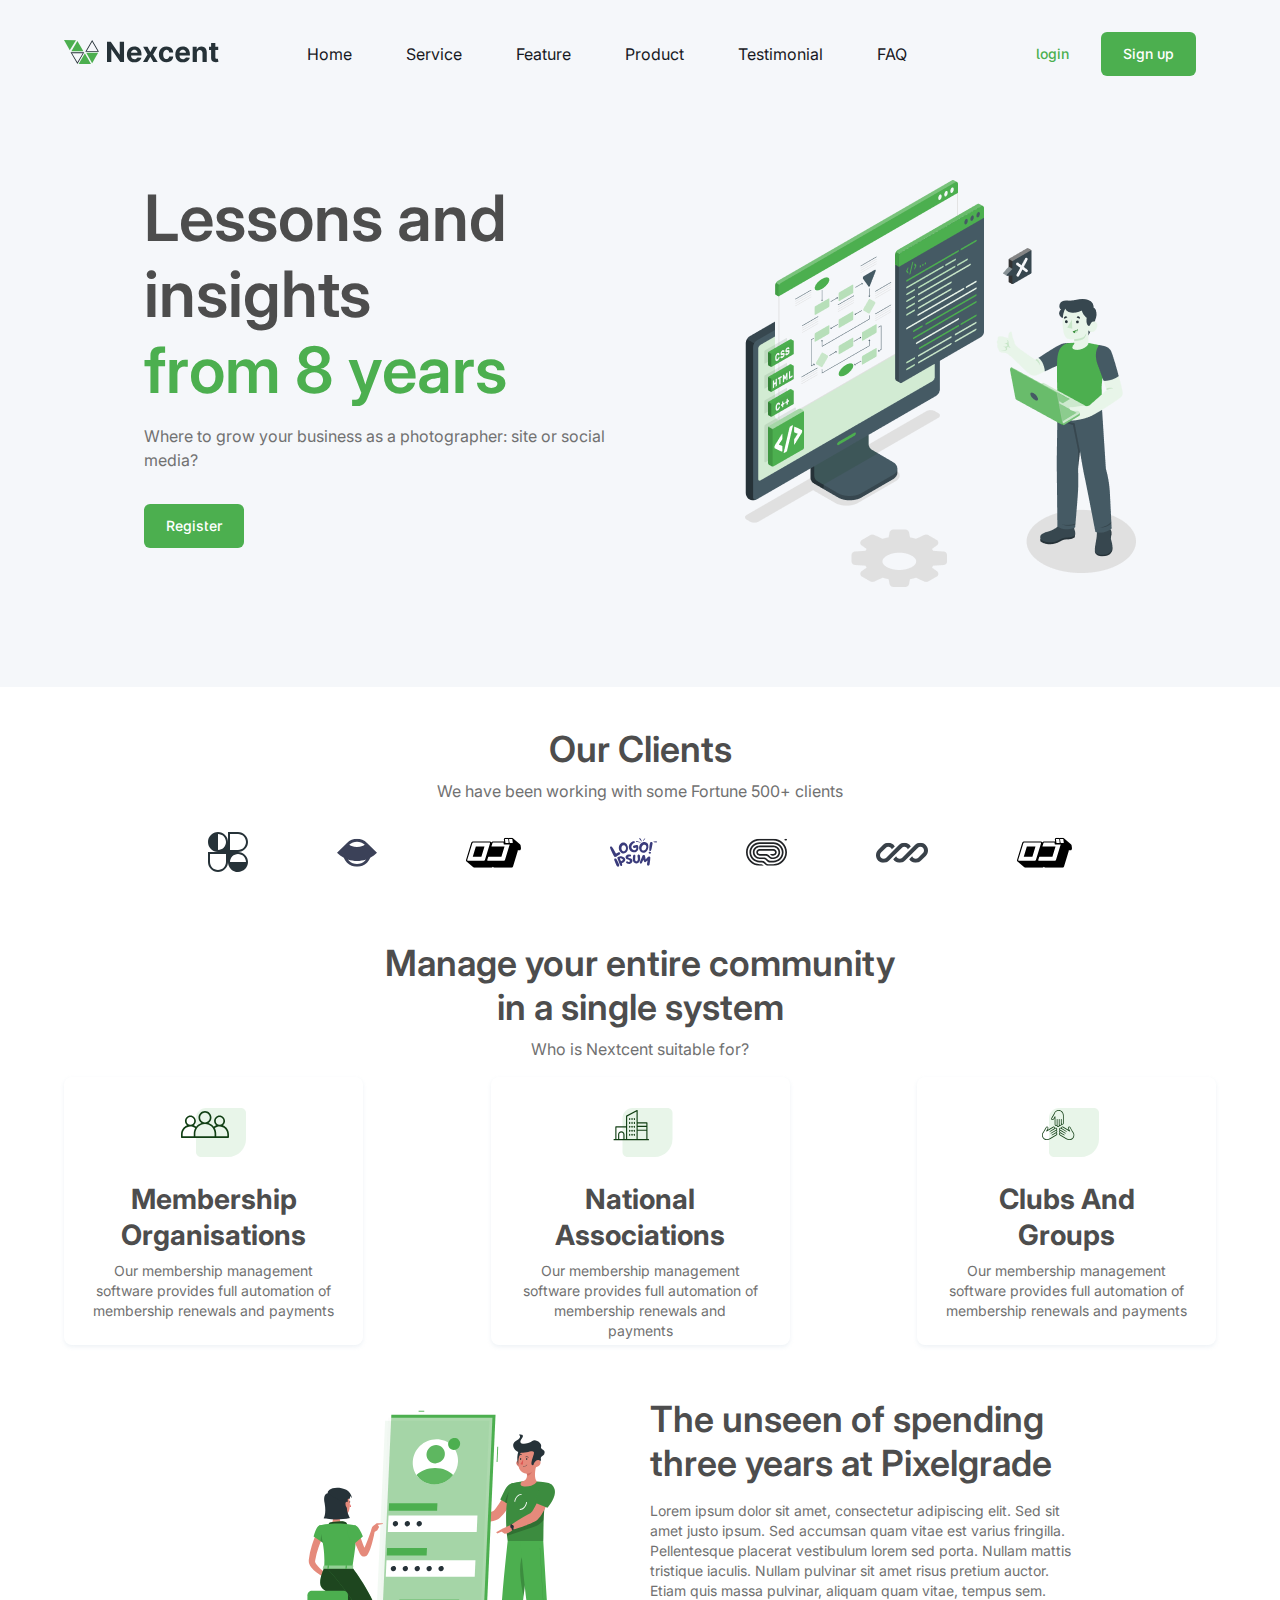
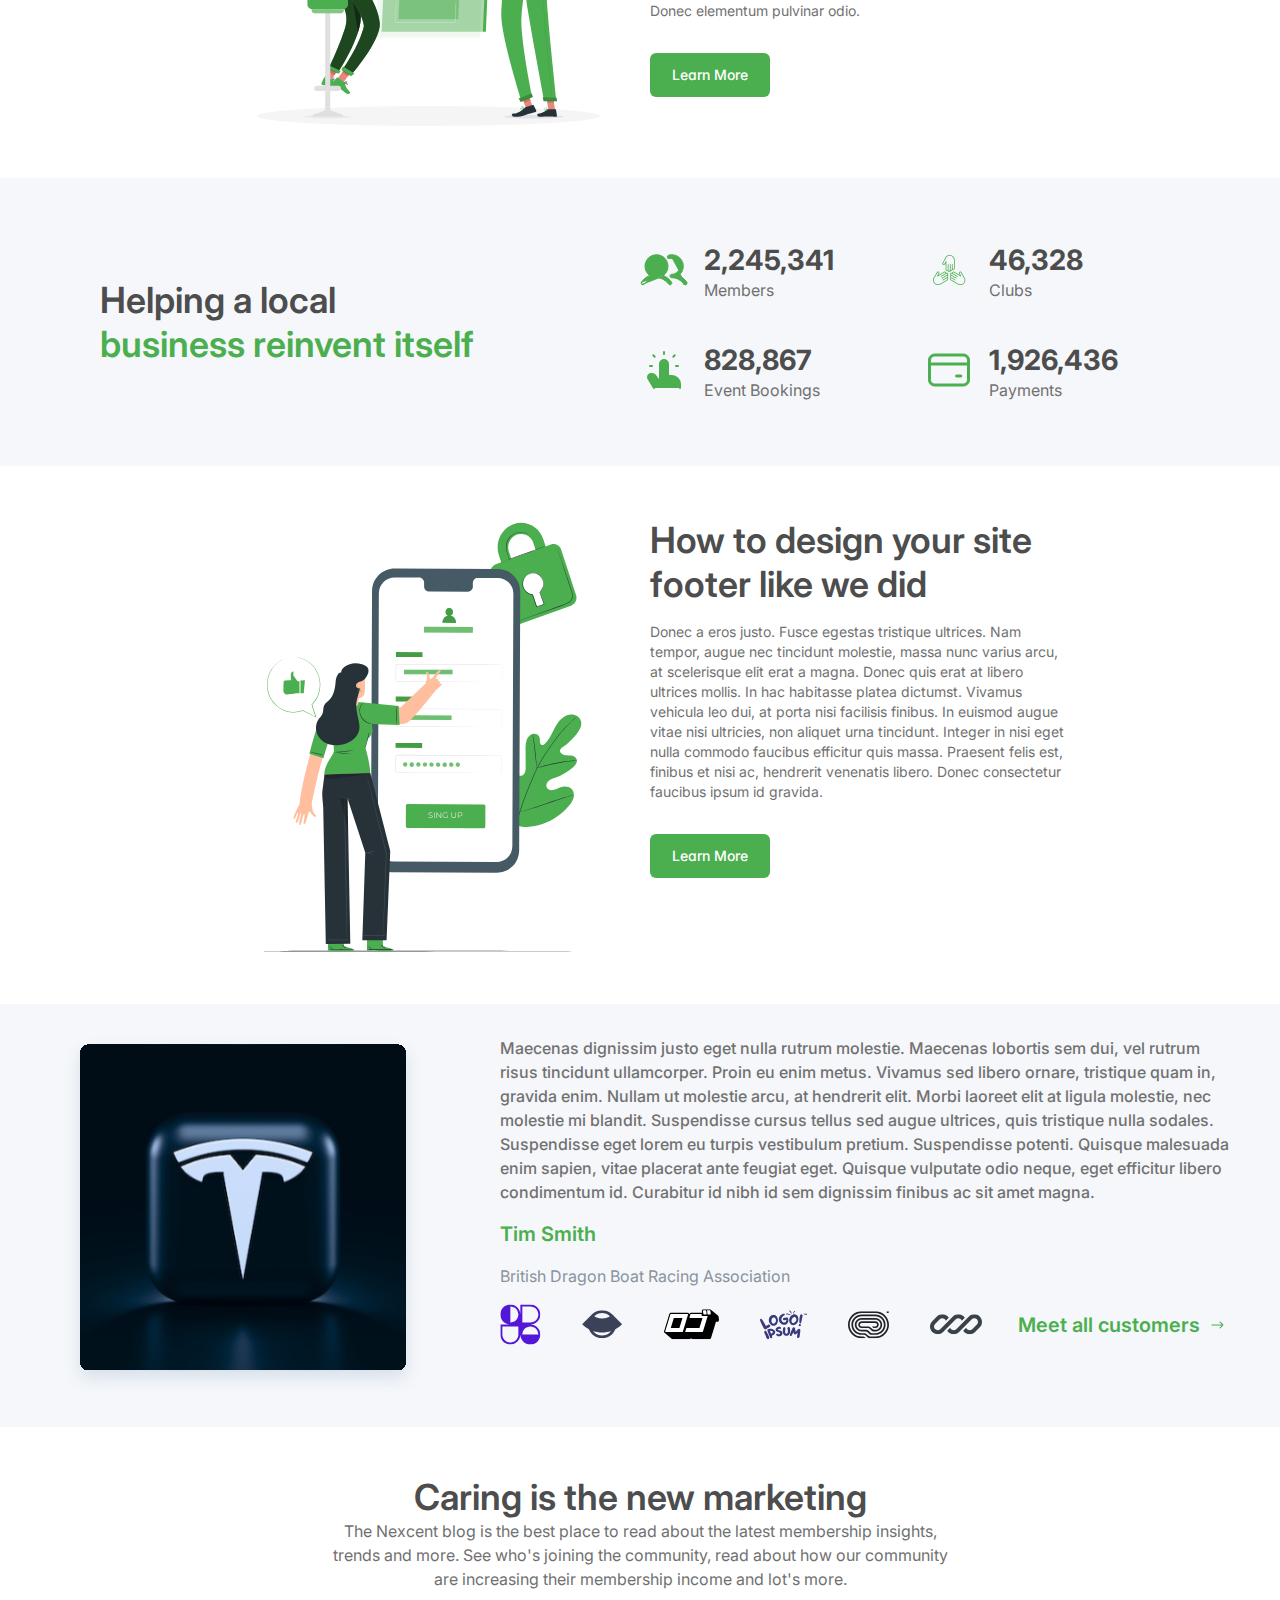
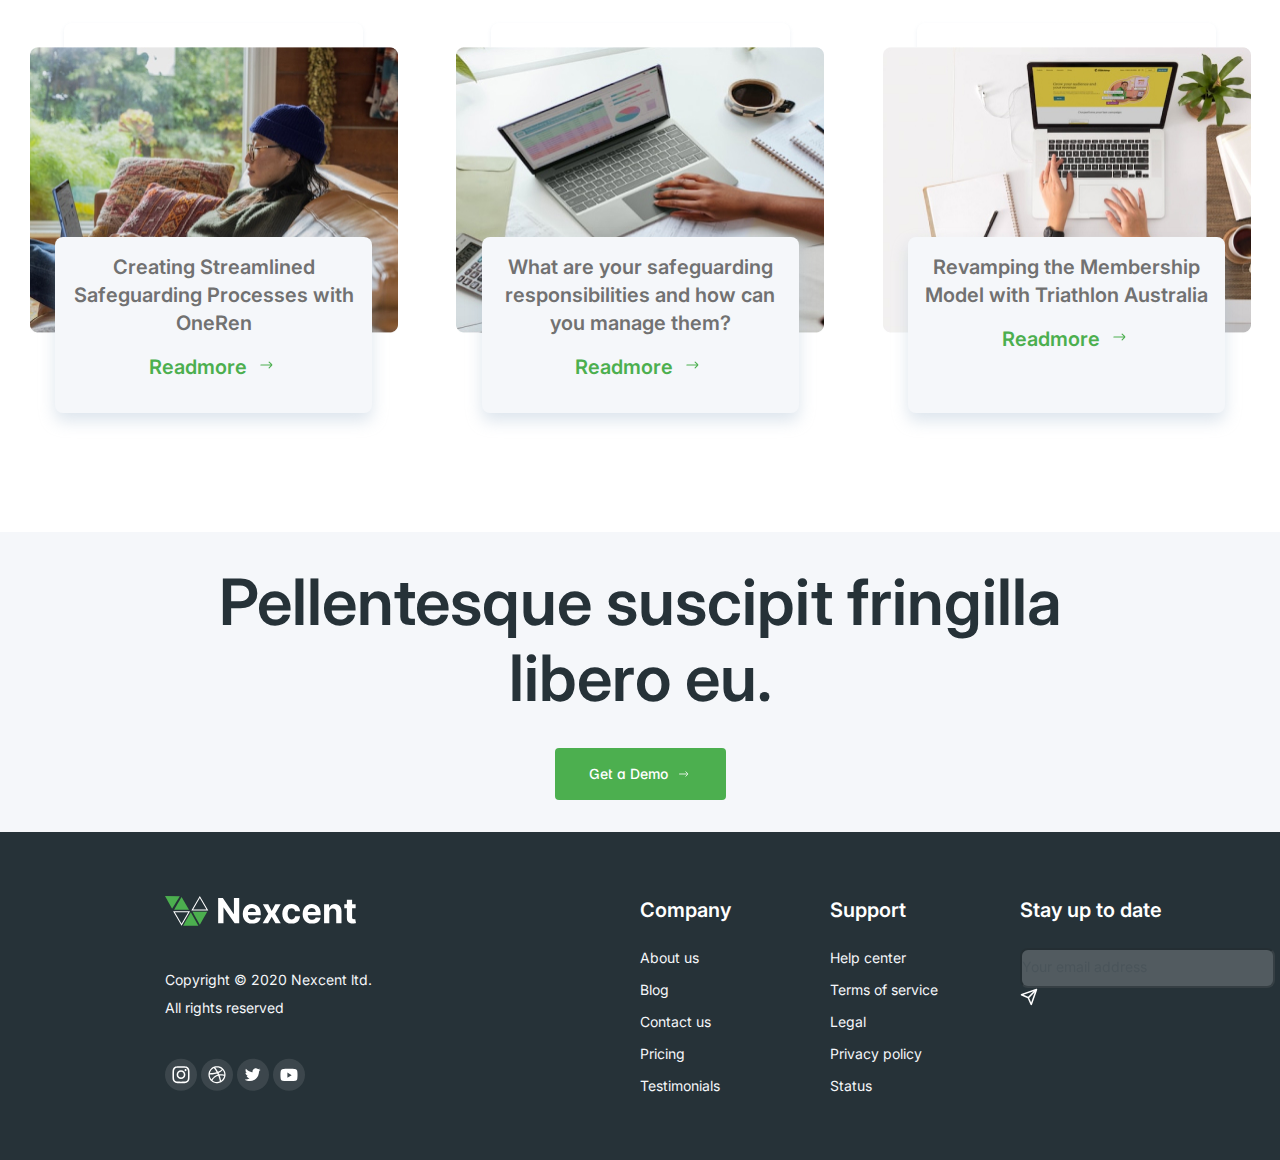
==== index.html @ 6196d646 "finish destop" ====
<!DOCTYPE html>
<html lang="ru">

<head>
    <meta charset="UTF-8">
    <meta name="viewport" content="width=device-width, initial-scale=1.0">
    <title>Nexcell</title>
    <link rel="stylesheet" href="./css/style.css">
    <link rel="preconnect" href="https://fonts.googleapis.com">
    <link rel="preconnect" href="https://fonts.gstatic.com" crossorigin>
    <link href="https://fonts.googleapis.com/css2?family=Inter:wght@100;200;300;400;500;600;700;800;900&display=swap"
        rel="stylesheet">
</head>

<body>
    <header id="header">
        <div class="conteiner">
            <div class="header">
                <a class="header__logo" href="">
                    <img src="./img/Logo.svg" alt="">
                </a>
                <nav class="header__navbar">
                    <a class="header__link" href="">Home</a>
                    <a class="header__link" href="">Service</a>
                    <a class="header__link" href="">Feature</a>
                    <a class="header__link" href="">Product</a>
                    <a class="header__link" href="">Testimonial</a>
                    <a class="header__link" href="">FAQ</a>
                </nav>
                <div class="header__buttons">
                    <button class="header__btn-login">login</button>
                    <button class="header__btn-sign">Sign up</button>
                </div>
            </div>
        </div>
    </header>
    <section id="hero">
        <div id="conteiner">
            <div class="section1">
                <h1 class="text1">Lessons and insights <p class="from8">from 8 years</p>
                </h1>
                <p class="textp">Where to grow your business as a photographer: site or social media?</p>
                <button class="section1__btn-registr">Register</button>
            </div>
            <div class="section__illustration">
                <img src="./img/Illustration.png" alt="">
            </div>
        </div>
    </section>
    <section id="client">
        <div class="conteiner">
            <div class="content">
                <div>
                    <h1 class="text">Our Clients</h1>
                    <h2 class="desc">We have been working with some Fortune 500+ clients</h2>
                </div>
                <div class="logos">
                    <img src="./img/clients/Logo1.svg" alt="">
                    <img src="./img/clients/Logo2.svg" alt="">
                    <img src="./img/clients/Logo3.svg" alt="">
                    <img src="./img/clients/Logo4.svg" alt="">
                    <img src="./img/clients/Logo5.svg" alt="">
                    <img src="./img/clients/Logo6.svg" alt="">
                    <img src="./img/clients/Logo7.svg" alt="">
                </div>
            </div>
        </div>
    </section>
    <section id="manager">
        <div class="content">
            <h1 class="text manag">Manage your entire community in a single system</h1>
            <h2 class="desc">Who is Nextcent suitable for?</h2>
        </div>
        <div class="content">
            <div class="box">
                <div class="row">
                    <img src="./img/boximg/Icon1.svg" alt="">
                    <h1 class="col">Membership Organisations</h1>
                    <h2 class="grid">Our membership management software provides full automation of membership renewals
                        and
                        payments</h2>
                </div>
                <div class="row">
                    <img src="./img/boximg/Icon2.svg" alt="">
                    <h1 class="col">National Associations</h1>
                    <h2 class="grid centr">Our membership management software provides full automation of membership
                        renewals and payments</h2>
                </div>
                <div class="row">
                    <img src="./img/boximg/Icon3.svg" alt="">
                    <h1 class="col">Clubs And Groups</h1>
                    <h2 class="grid">Our membership management software provides full automation of membership renewals
                        and
                        payments</h2>
                </div>
            </div>
        </div>
    </section>
    <section id="pixelgrade">
        <div class="pixelgrade">
            <div class="img">
                <img src="./img/rafiki.svg" alt="">
            </div>
            <div class="textblock">
                <h1 class="text4">The unseen of spending three years at Pixelgrade</h1>
                <p class="text4p">Lorem ipsum dolor sit amet, consectetur adipiscing elit. Sed sit amet justo ipsum. Sed
                    accumsan quam vitae est varius fringilla. Pellentesque placerat vestibulum lorem sed porta. Nullam
                    mattis tristique iaculis. Nullam pulvinar sit amet risus pretium auctor. Etiam quis massa pulvinar,
                    aliquam quam vitae, tempus sem. Donec elementum pulvinar odio.</p>
                <button class="section4__btn-registr">Learn More</button>
            </div>
        </div>
    </section>
    <section id="helping">
        <div class="helping">
            <div class="helping_block">
                <h1 class="helping_text">Helping a local <p class="helping_textgreen">business reinvent itself</p>
            </div>
            <div class="helping_logo">
                <div class="helping_logo_row row_up">
                    <div class="helping_conteyner">
                        <div class="helping_logo_item">
                            <img class="helping_logo_img" src="img/helping/Icon1.svg" alt="">
                        </div>
                        <div class="helping_logo_text">
                            <h1 class="helping_logo_text_number">2,245,341</h1>
                            <h2 class="helping_logo_text_name">Members</h2>
                        </div>
                    </div>
                    <div class="helping_conteyner">
                        <div class="helping_logo_item">
                            <img class="helping_logo_img" src="img/helping/Icon2.png" alt="">
                        </div>
                        <div class="helping_logo_text">
                            <h1 class="helping_logo_text_number">46,328</h1>
                            <h2 class="helping_logo_text_name">Clubs</h2>
                        </div>
                    </div>
                </div>
                <div class="helping_logo_row">
                    <div class="helping_conteyner">
                        <div class="helping_logo_item">
                            <img class="helping_logo_img" src="img/helping/Icon3.svg" alt="">
                        </div>
                        <div class="helping_logo_text">
                            <h1 class="helping_logo_text_number">828,867</h1>
                            <h2 class="helping_logo_text_name">Event Bookings</h2>
                        </div>
                    </div>
                    <div class="helping_conteyner">
                        <div class="helping_logo_item">
                            <img class="helping_logo_img" src="img/helping/Icon4.svg" alt="">
                        </div>
                        <div class="helping_logo_text">
                            <h1 class="helping_logo_text_number">1,926,436</h1>
                            <h2 class="helping_logo_text_name">Payments</h2>
                        </div>
                    </div>
                </div>
            </div>
        </div>
    </section>
    <section id="pixelgrade">
        <div class="pixelgrade">
            <div class="img">
                <img src="./img/pana.svg" alt="">
            </div>
            <div class="textblock">
                <h1 class="text4">How to design your site footer like we did</h1>
                <p class="text4p">Donec a eros justo. Fusce egestas tristique ultrices. Nam tempor, augue nec tincidunt
                    molestie, massa nunc varius arcu, at scelerisque elit erat a magna. Donec quis erat at libero
                    ultrices mollis. In hac habitasse platea dictumst. Vivamus vehicula leo dui, at porta nisi facilisis
                    finibus. In euismod augue vitae nisi ultricies, non aliquet urna tincidunt. Integer in nisi eget
                    nulla commodo faucibus efficitur quis massa. Praesent felis est, finibus et nisi ac, hendrerit
                    venenatis libero. Donec consectetur faucibus ipsum id gravida.</p>
                <button class="section4__btn-registr">Learn More</button>
            </div>
        </div>
    </section>
    <section id="timsmith">
        <div class="timsmith">
            <img src="./img/timsmith/imgg.svg" alt="">
            <div class="timsmith_block">
                <p class="timsmith_text1">
                    Maecenas dignissim justo eget nulla rutrum molestie. Maecenas lobortis sem dui, vel rutrum risus
                    tincidunt ullamcorper. Proin eu enim metus. Vivamus sed libero ornare, tristique quam in, gravida
                    enim. Nullam ut molestie arcu, at hendrerit elit. Morbi laoreet elit at ligula molestie, nec
                    molestie mi blandit. Suspendisse cursus tellus sed augue ultrices, quis tristique nulla sodales.
                    Suspendisse eget lorem eu turpis vestibulum pretium. Suspendisse potenti. Quisque malesuada enim
                    sapien, vitae placerat ante feugiat eget. Quisque vulputate odio neque, eget efficitur libero
                    condimentum id. Curabitur id nibh id sem dignissim finibus ac sit amet magna.
                </p>
                <h1 class="timsmith_text2">Tim Smith</h1>
                <p class="timsmith_text3">British Dragon Boat Racing Association</p>
                <div class="timsmith_block_logo">
                    <img class="timsmith_logo" src="./img/timsmith/Logo1.svg" alt="">
                    <img class="timsmith_logo" src="./img/timsmith/Logo2.svg" alt="">
                    <img class="timsmith_logo" src="./img/timsmith/Logo3.svg" alt="">
                    <img class="timsmith_logo" src="./img/timsmith/Logo4.svg" alt="">
                    <img class="timsmith_logo" src="./img/timsmith/Logo5.svg" alt="">
                    <img class="timsmith_logo4" src="./img/timsmith/Logo6.svg" alt="">
                    <p class="timsmith_meet">Meet all customers</p>
                    <img class="timsmith_logor" src="./img/timsmith/Right.svg" alt="">

                </div>
            </div>
        </div>
    </section>
    <section id="caring">
        <div class="caring">
            <div class="caring_text">
                <h1 class="caring_text_title">Caring is the new marketing</h1>
                <p class="caring_text_p">The Nexcent blog is the best place to read about the latest membership
                    insights, trends and more. See who's joining the community, read about how our community are
                    increasing their membership income and lot's more.
                </p>
            </div>
        </div>
        <div class="caring_box">
            <div class="row">
                <img class="caring_img" src="./img/caring/caring_img1.jpg" alt="">
                <div class="caring_content">
                    <div class="caring_text_title">
                        <p class="caring_text_dicrip">Creating Streamlined Safeguarding Processes with OneRen</p>
                    </div>
                    <div class="caring_box_text">
                        <p class="caring_text_icon">Readmore</p>
                        <img class="caring_right" src="./img/timsmith/Right.svg" alt="">
                    </div>
                </div>
            </div>
            <div class="row">
                <img class="caring_img" src="./img/caring/caring_img2.jpg" alt="">
                <div class="caring_content">
                    <div class="caring_text_title">
                        <p class="caring_text_dicrip">What are your safeguarding responsibilities and how can you manage
                            them?</p>
                    </div>
                    <div class="caring_box_text">
                        <p class="caring_text_icon">Readmore</p>
                        <img class="caring_right" src="./img/timsmith/Right.svg" alt="">
                    </div>
                </div>
            </div>
            <div class="row">
                <img class="caring_img" src="./img/caring/caring_img3.jpg" alt="">
                <div class="caring_content">
                    <div class="caring_text_title">
                        <p class="caring_text_dicrip">Revamping the Membership Model with Triathlon Australia</p>
                    </div>
                    <div class="caring_box_text">
                        <p class="caring_text_icon">Readmore</p>
                        <img class="caring_right" src="./img/timsmith/Right.svg" alt="">
                    </div>
                </div>
            </div>
        </div>
    </section>
    <section id="pellen">
        <h1 class="pellen_text">Pellentesque suscipit fringilla libero eu.</h1>
        <button class="header__btn-sign pellen__btn-demo">Get a Demo <img class="pellen_right"
                src="./img/caring/Down.svg" alt="">
        </button>
    </section>
    <footer id="footer">
        <div class="footer">
            <div class="footer_block1">
                <a class="footer__logo" href="">
                    <img src="./img/footer/footer_logo.svg" alt="">
                </a>
                <div>
                    <p class="footer__text">Copyright © 2020 Nexcent ltd.</p>
                    <p class="footer__text1">All rights reserved</p>
                </div>
                <div class="footer_icon">
                    <a href=""><img src="./img/footer/icon/Social Icons1.svg" alt=""></a>
                    <a href=""><img src="./img/footer/icon/Social Icons2.svg" alt=""></a>
                    <a href=""><img src="./img/footer/icon/Social Icons3.svg" alt=""></a>
                    <a href=""><img src="./img/footer/icon/Social Icons4.svg" alt=""></a>
                </div>
            </div>
            <div class="footer_content">
                <div class="footer_content_company">
                    <h1 class="footer_content_company_name">Company</h1>
                    <nav class="footer_nav">
                        <a class="footer_nav_link" href="">About us</a>
                        <a class="footer_nav_link" href="">Blog</a>
                        <a class="footer_nav_link" href="">Contact us</a>
                        <a class="footer_nav_link" href="">Pricing</a>
                        <a class="footer_nav_link" href="">Testimonials</a>
                    </nav>
                </div>
                <div class="footer_content_company">
                    <h1 class="footer_content_company_name">Support</h1>
                    <nav class="footer_nav">
                        <a class="footer_nav_link" href="">Help center</a>
                        <a class="footer_nav_link" href="">Terms of service</a>
                        <a class="footer_nav_link" href="">Legal</a>
                        <a class="footer_nav_link" href="">Privacy policy</a>
                        <a class="footer_nav_link" href="">Status</a>
                    </nav>
                </div>
                <div class="footer_content_company">
                    <h1 class="footer_content_company_name">Stay up to date</h1>
                    <form class="footer_content_form">
                        <input class="footer_content_input" type="text" placeholder="Your email address">
                        <img src="./img/footer/icon/sendtg.svg" alt="">
                    </form>

                </div>
            </div>
        </div>
    </footer>
</body>

</html>
---- css/style.css ----
* {
    margin: 0;
    padding: 0;
    box-sizing: border-box;
}

a {
    text-decoration: none;
}

button {
    border: none;
    background: transparent;
}

#header {
    height: 84px;
    flex-shrink: 0;
    background: #F5F7FA;
    padding-top: 22px;
}

.conteiner {
    max-width: 1152px;
    margin: 0 auto;
}

@media (max-wight: 1152px) {
    .conteiner {
        max-width: 970px;
    }
}
@media (max-wight: 992px) {
    .conteiner {
        max-width: 750px;
    }
}
@media (max-wight: 767px) {
    .conteiner {
        max-width: n;
    }
}

.header {
    display: flex;
    justify-content: space-between;
    align-items: center;
}

.header__link {
    font-family: Inter;
    font-size: 16px;
    font-weight: 400;
    line-height: 24px;
    color: #18191F;
    margin-left: 25px;
    margin-right: 25px;
    transition: all .2s linear;
    position: relative;
}

.header__link:hover {
    color: #4CAF4F;
    transition: all .2s linear;
}

.header__link::before {
    position: absolute;
    bottom: 8px;
    content: '';
    opacity: 0;
    width: 100%;
    height: 2px;
    background: #4CAF4F;
    transition: all .2s linear;
}

.header__link::after {
    position: absolute;
    top: 8px;
    left: 0;
    content: '';
    opacity: 0;
    width: 100%;
    height: 2px;
    background: #4CAF4F;
    transition: all .2s linear;
}

.header__link:hover::before {
    opacity: 1;
    bottom: -5px;
    transition: all .2s linear;
}

.header__link:hover::after {
    opacity: 1;
    top: -5px;
    transition: all .2s linear;
}

.header__logo {
    animation: anime 7s linear infinite
}


@keyframes anime {
    0% {
        opacity: .5;
    }

    50% {
        opacity: 1;
    }

    100% {
        opacity: .5;
    }
}

.header__buttons {
    display: flex;
    padding: 10px 20px;
    align-items: center;
    gap: 10px;
}

.header__btn-login {
    color: #4CAF4F;
    text-align: center;
    font-feature-settings: 'salt' on, 'clig' off, 'liga' off;
    font-family: Inter;
    font-size: 14px;
    font-weight: 500;
    line-height: 20px;
    padding: 10px 20px;
    border: 2px solid transparent;
    transition: all .2s linear;
    border-radius: 6px;
}

.header__btn-login:hover {
    border: 2px solid #4CAF4F;
    transition: all .2s linear;

}

.header__btn-sign {
    color: #FFF;
    text-align: center;
    font-feature-settings: 'salt' on, 'clig' off, 'liga' off;
    font-family: Inter;
    font-size: 14px;
    font-style: normal;
    font-weight: 500;
    line-height: 20px;
    background: #4caf4f;
    padding: 10px 20px;
    border: 2px solid transparent;
    transition: all .2s linear;
    border-radius: 6px;
}

.header__btn-sign:hover {
    border: 2px solid #4CAF4F;
    transition: all .2s linear;
    background: transparent;
    color: #4CAF4F;

}

#hero {
    background: #F5F7FA;
    display: flex;
    padding: 96px 144px;
    align-items: center;
    gap: 104px;
    align-self: stretch;
}

#conteiner {
    max-width: 1152px;
    margin: 0 auto;
}

.section1 {
    display: flex;
    flex-direction: column;
    align-items: flex-start;
    flex: 1 0 0;

}

.text1 {
    align-self: stretch;
    color: #4D4D4D;
    font-family: Inter;
    font-size: 64px;
    font-style: normal;
    font-weight: 600;
    line-height: 76px;  
    animation: text1 1s linear;

}

@keyframes text1 {
    from {
        transform: translateX(-600px);
    }

    to {
        transform: translateX(0);
    }
}

.from8 {
    color: #4CAF4F;
    font-family: Inter;
    font-size: 64px;
    font-style: normal;
    font-weight: 600;
    line-height: 76px;

}

.textp {
    align-self: stretch;
    color: #717171;
    font-family: Inter;
    font-size: 16px;
    font-style: normal;
    font-weight: 400;
    line-height: 24px;
    margin-top: 16px;
    animation: textp 1.5s linear;
}

@keyframes textp {
    from {
        transform: translateX(-600px);
    }

    to {
        transform: translateX(0);
    }
}

.section1__btn-registr {
    color: var(--default-white, #FFF);
    text-align: center;
    font-feature-settings: 'salt' on, 'clig' off, 'liga' off;
    font-family: Inter;
    font-size: 14px;
    font-style: normal;
    font-weight: 500;
    line-height: 20px;
    background: #4caf4f;
    padding: 10px 20px;
    border: 2px solid transparent;
    transition: all .2s linear;
    border-radius: 6px;
    margin-top: 32px;
    animation: section1__btn-registr 2s linear;

}

@keyframes section1__btn-registr {
    from {
        transform: translateX(-600px);
    }

    to {
        transform: translateX(0);
    }
}

.section1__btn-registr:hover {
    border: 2px solid #4CAF4F;
    transition: all .2s linear;
    background: transparent;
    color: #4CAF4F;

}

.section1 {
    display: inline-block;
}

#conteiner {
    max-width: 1152px;
    display: flex;
    justify-content: space-between;
}

.section__illustration {
    margin-left: 100px;
    animation: section__illustration 2s linear;
} 

@keyframes section__illustration {
    from {
        transform: scale(0);
    }

    to {
        transform: scale(1);
    }
}

#client {
    display: block;
}

.conteiner {
    max-width: 1152px;
    margin: 0 auto;
}

.content {
    display: flex;
    padding: 0px 144px;
    flex-direction: column;
    align-items: center;
}

.text {
    color: #4D4D4D;
    text-align: center;
    font-family: Inter;
    font-size: 36px;
    font-style: normal;
    font-weight: 600;
    line-height: 44px;
    margin-top: 40px;
}

.desc {
    color: #717171;
    text-align: center;
    font-family: Inter;
    font-size: 16px;
    font-style: normal;
    font-weight: 400;
    line-height: 24px;
    margin-top: 8px;
}

.logos {
    display: flex;
    height: 98px;
    justify-content: space-between;
    align-items: center;
    align-self: stretch;
    margin-bottom: 40px;
}

.manag {
    width: 542px;
    margin-top: 0;
}

.box {
    display: flex;
    width: 1440px;
    padding: 0px 144px;
    justify-content: space-between;
    align-items: center;
}

.row {
    display: flex;
    width: 299px;
    padding: 24px 32px;
    flex-direction: column;
    align-items: center;
    gap: 8px;
    flex-shrink: 0;
    border: 2px solid FFF;
    border-radius: 8px;
    background: var(--neutral-white, #FFF);
    box-shadow: 0px 2px 4px 0px rgba(171, 190, 209, 0.20);
    margin-top: 16px;
}

.col {
    color: #4D4D4D;
    text-align: center;
    font-family: Inter;
    font-size: 28px;
    font-style: normal;
    font-weight: 700;
    line-height: 36px;
    margin-top: 16px;
}

.grid {
    color: #717171;
    width: 251px;
    height: 60px;
    text-align: center;
    font-family: Inter;
    font-size: 14px;
    font-style: normal;
    font-weight: 400;
    line-height: 20px;
}

.centr {
    width: 240px;
}

#pixelgrade {
    margin-top: 52px;
}

.pixelgrade {
    max-width: 1152px;
    display: flex;
    justify-content: space-between;
    padding: 0px 144px;
    margin: 0 auto;
    margin-bottom: 48px;
    
}

.textblock {
    width: 601px;
}

.text4 {
    color: #4D4D4D;
    font-family: Inter;
    font-size: 36px;
    font-style: normal;
    font-weight: 600;
    line-height: 44px;
}

.text4p {
    color: #717171;
    font-family: Inter;
    font-size: 14px;
    font-style: normal;
    font-weight: 400;
    line-height: 20px;
    margin-top: 16px;
}

.section4__btn-registr {
    color: #FFF;
    text-align: center;
    font-feature-settings: 'salt' on, 'clig' off, 'liga' off;
    font-family: Inter;
    font-size: 14px;
    font-style: normal;
    font-weight: 500;
    line-height: 20px;
    background: #4caf4f;
    padding: 10px 20px;
    border: 2px solid transparent;
    transition: all .2s linear;
    border-radius: 6px;
    margin-top: 32px;
}

.section4__btn-registr:hover {
    border: 2px solid #4CAF4F;
    transition: all .2s linear;
    background: transparent;
    color: #4CAF4F;

}

#helping {
    display: flex;
    justify-content: center;
    padding: 64px 144px;
    background:#F5F7FA;
    margin: 0 auto;
}

.helping {
    display: flex;
    justify-content: space-between;
    align-items: center;
    max-width: 1152px;
}

.helping_block {
    display: flex;
    width: 540px;
    flex-direction: column;
    align-items: flex-start;
    gap: 8px;
    flex-shrink: 0;
}

.helping_text {
    color: #4D4D4D;
    font-family: Inter;
    font-size: 36px;
    font-style: normal;
    font-weight: 600;
    line-height: 44px;
}

.helping_textgreen {
    color: #4CAF4F;
    font-family: Inter;
    font-size: 36px;
    font-style: normal;
    font-weight: 600;
    line-height: 44px;
}

.helping_logo {
    display: flex;
    flex-direction: column;
    align-items: center;
}

.helping_logo_row {
    width: 540px;
    display: flex;
    align-items: center;
    justify-content: space-between;
}

.row_up {
    margin-bottom: 40px;
}

.helping_conteyner {
    display: flex;
    align-items: center;

}

.helping_logo_img {
    width: 48px;
    height: 48px;
    margin-right: 16px;
}

.helping_logo_text_number {
    width: 191px;
    color: #4D4D4D;
    font-family: Inter;
    font-size: 28px;
    font-style: normal;
    font-weight: 700;
    line-height: 36px;
}

.helping_logo_text_name {
    color: #717171;
    font-family: Inter;
    font-size: 16px;
    font-style: normal;
    font-weight: 400;
    line-height: 24px;
}

#timsmith {
    background: #F5F7FA;
    display: flex;
    justify-content: center;
}

.timsmith {
    display: flex;
    max-width: 1152px;
    padding: 32px 0;
    align-items: center;
    gap: 78px;
}

.timsmith_block {
    display: flex;
    flex-direction: column;
    align-items: flex-start;
    gap: 16px;
    align-self: stretch;
}

.timsmith_text1 {
    color: #717171;
    font-family: Inter;
    font-size: 16px;
    font-style: normal;
    font-weight: 500;
    line-height: 24px;
}

.timsmith_text2 {
    color: #4CAF4F;
    font-family: Inter;
    font-size: 20px;
    font-style: normal;
    font-weight: 600;
    line-height: 28px;
}

.timsmith_text3 {
    color: #89939E;
    font-family: Inter;
    font-size: 16px;
    font-style: normal;
    font-weight: 400;
    line-height: 24px;
}

.timsmith_block_logo {
    display: flex;
    align-items: center;
}

.timsmith_logo {
    padding-right: 41px;
}

.timsmith_logo4 {
    padding-right: 36px;
}

.timsmith_logor {
    display: flex;
    width: 24px;
    height: 24px;
    padding: 8px 5px 8px 4.414px;
    justify-content: center;
    align-items: center;
}

.timsmith_meet {
    color: #4CAF4F;
    font-family: Inter;
    font-size: 20px;
    font-style: normal;
    font-weight: 600;
    line-height: 28px;
    width: 188px;
}

#caring {
    display: flex;
    flex-direction: column;
    align-items: center;
    gap: 16px;
    position: relative;
}

.caring_text {
    display: flex;
    width: 1110px;
    flex-direction: column;
    align-items: center;
    padding-top: 48px;
}

.caring_text_title {
    color: #4D4D4D;
    text-align: center;
    font-family: Inter;
    font-size: 36px;
    font-style: normal;
    font-weight: 600;
    line-height: 44px;
}

.caring_text_p {
    width: 628px;
    color: var(--neutral-grey, #717171);
    text-align: center;
    font-family: Inter;
    font-size: 16px;
    font-style: normal;
    font-weight: 400;
    line-height: 24px;
}

.caring_content {
    width: 317px;
    height: 176px;
    display: flex;
    padding: 16px;
    flex-direction: column;
    align-items: center;
    gap: 16px;
    border-radius: 8px;
    background: var(--neutral-silver, #F5F7FA);
    box-shadow: 0px 8px 16px 0px rgba(171, 190, 209, 0.40);
    position: absolute;
    top: 410px;
    transition: all .4s ease;

}

.caring_content:hover {
    /* transform: translateY(-30px); */
    margin-top: -40px;
    transition: all .4s ease;
}

.caring_text_dicrip {
    color: var(--neutral-grey, #717171);
    text-align: center;
    font-family: Inter;
    font-size: 20px;
    font-style: normal;
    font-weight: 600;
    line-height: 28px;
}

.caring_box {
    display: flex;
    width: 1440px;
    padding: 0px 144px;
    justify-content: space-between;
    align-items: center;
}

.caring_img {
    width: 368px;
    height: 286px;
}

.caring_text_icon {
    color: #4CAF4F;
    font-family: Inter;
    font-size: 20px;
    font-style: normal;
    font-weight: 600;
    line-height: 28px;
}

.caring_right {
    display: flex;
    width: 24px;
    height: 24px;
    margin-left: 8px;
    padding: 8px 5px 8px 4.414px;
    justify-content: center;
    align-items: center;
}

.caring_box_text {
    display: flex;
    justify-content: center;
}

#pellen {
    display: flex;
    padding: 32px 0px;
    flex-direction: column;
    align-items: center;
    gap: 32px;
    background: var(--neutral-silver, #F5F7FA);
    margin-top: 174.6px;
}

.pellen_text {
    width: 887px;
    color: #263238;
    text-align: center;
    font-family: Inter;
    font-size: 64px;
    font-style: normal;
    font-weight: 600;
    line-height: 76px;
}

.pellen_right {
    width: 16px;
    height: 16px;
    padding: 5px 2.5px 5px 2.06px;
}


.pellen__btn-demo {
    display: flex;
    padding: 14px 32px;
    justify-content: center;
    align-items: center;
    gap: 8px;
    border-radius: 4px;
    background: var(--brand-primary, #4CAF4F);
}

#footer {
    display: flex;
    padding: 64px 165px;
    align-items: flex-start;
    gap: 125px;
    background: #263238;
}

.footer {
    max-width: 1152px;
    display: flex;
    align-items: flex-start;
    gap: 125px;
    margin: 0 auto;
}


.footer_block1 {
    display: flex;
    flex-direction: column;
    align-items: flex-start;
    gap: 40px;
}

.footer__text {
    width: 350px;
    color: var(--neutral-silver, #F5F7FA);
    font-family: Inter;
    font-size: 14px;
    font-style: normal;
    font-weight: 400;
    line-height: 20px;
}

.footer__text1 {
    width: 350px;
    color: var(--neutral-silver, #F5F7FA);
    font-family: Inter;
    font-size: 14px;
    font-style: normal;
    font-weight: 400;
    line-height: 20px;
    padding-top: 8px;
}

.sendsvg {
    width: 635px;
}

.footer_content {
    display: flex;
    align-items: flex-start;
    gap: 30px;
}


.footer_content_company_name {
    color: var(--neutral-white, #FFF);
    font-family: Inter;
    font-size: 20px;
    font-style: normal;
    font-weight: 600;
    line-height: 28px;
    width: 160px;
    margin-bottom: 24px;
}

.footer_nav {
    display: flex;
    flex-direction: column;
    align-items: flex-start;
    gap: 12px;
}

.footer_nav_link {
    color: var(--neutral-silver, #F5F7FA);
    font-family: Inter;
    font-size: 14px;
    font-style: normal;
    font-weight: 400;
    line-height: 20px;
    width: 160px;
}

.footer_content_input {
    width: 255px;
    height: 40px;
    flex-shrink: 0;
    border-radius: 8px;
    opacity: 0.2;
    background: var(--default-white, #FFF);
     
}

.footer_content_input::placeholder {
    color: var(--text-gray-300, #D9DBE1);
    font-family: Inter;
    font-size: 14px;
    font-style: normal;
    font-weight: 400;
    line-height: 20px;
}
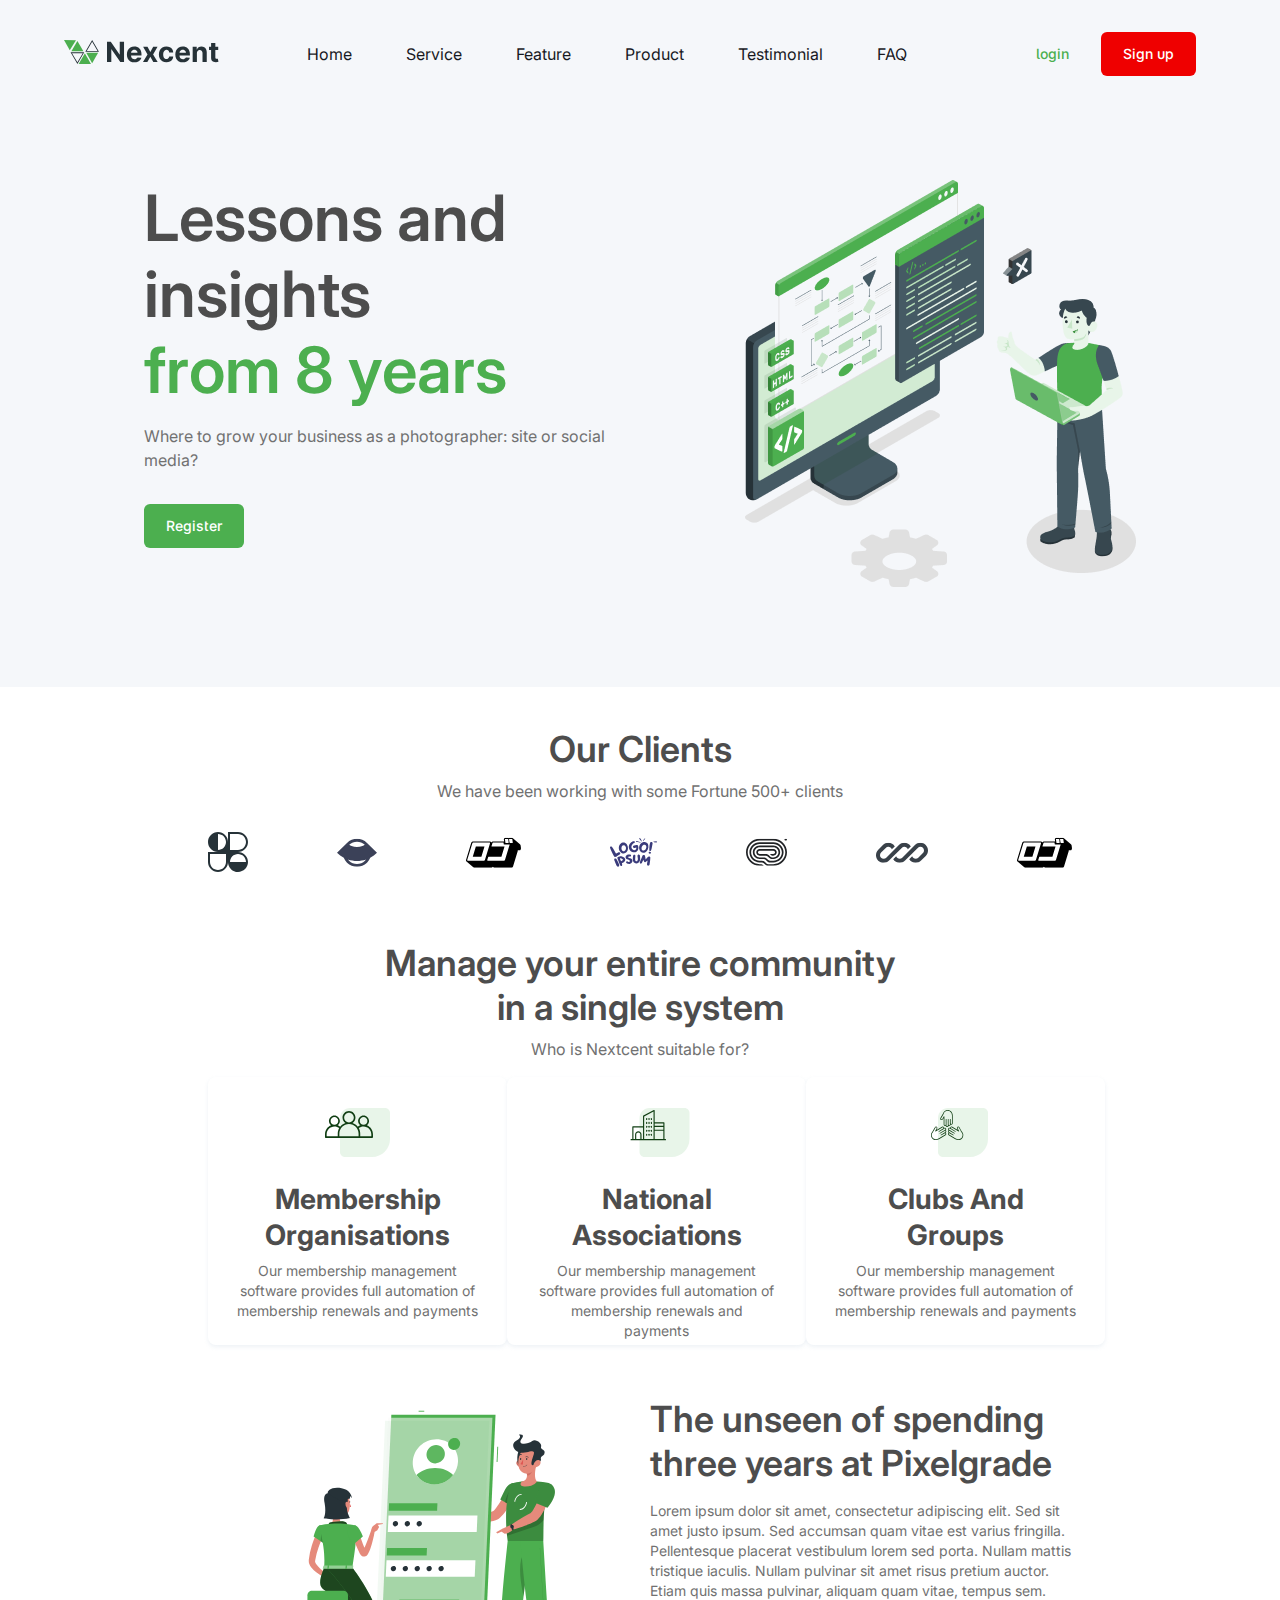
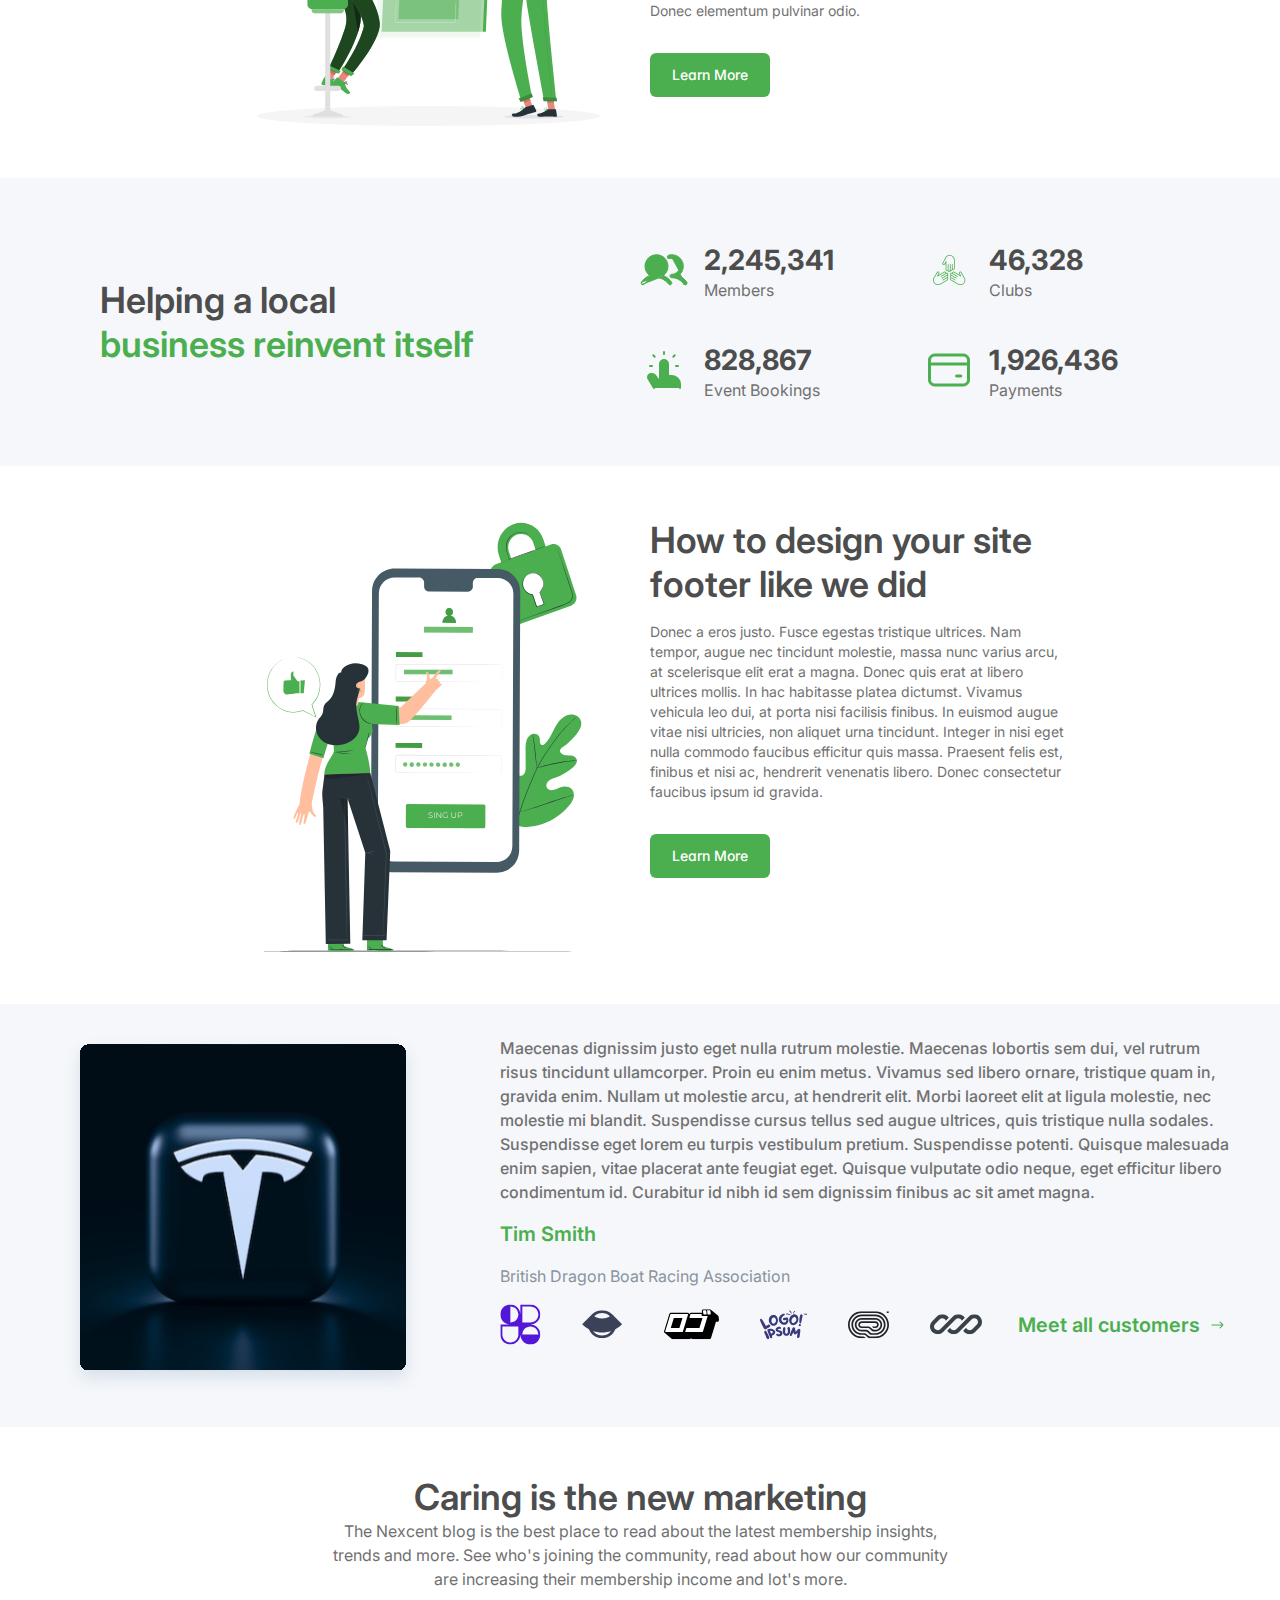
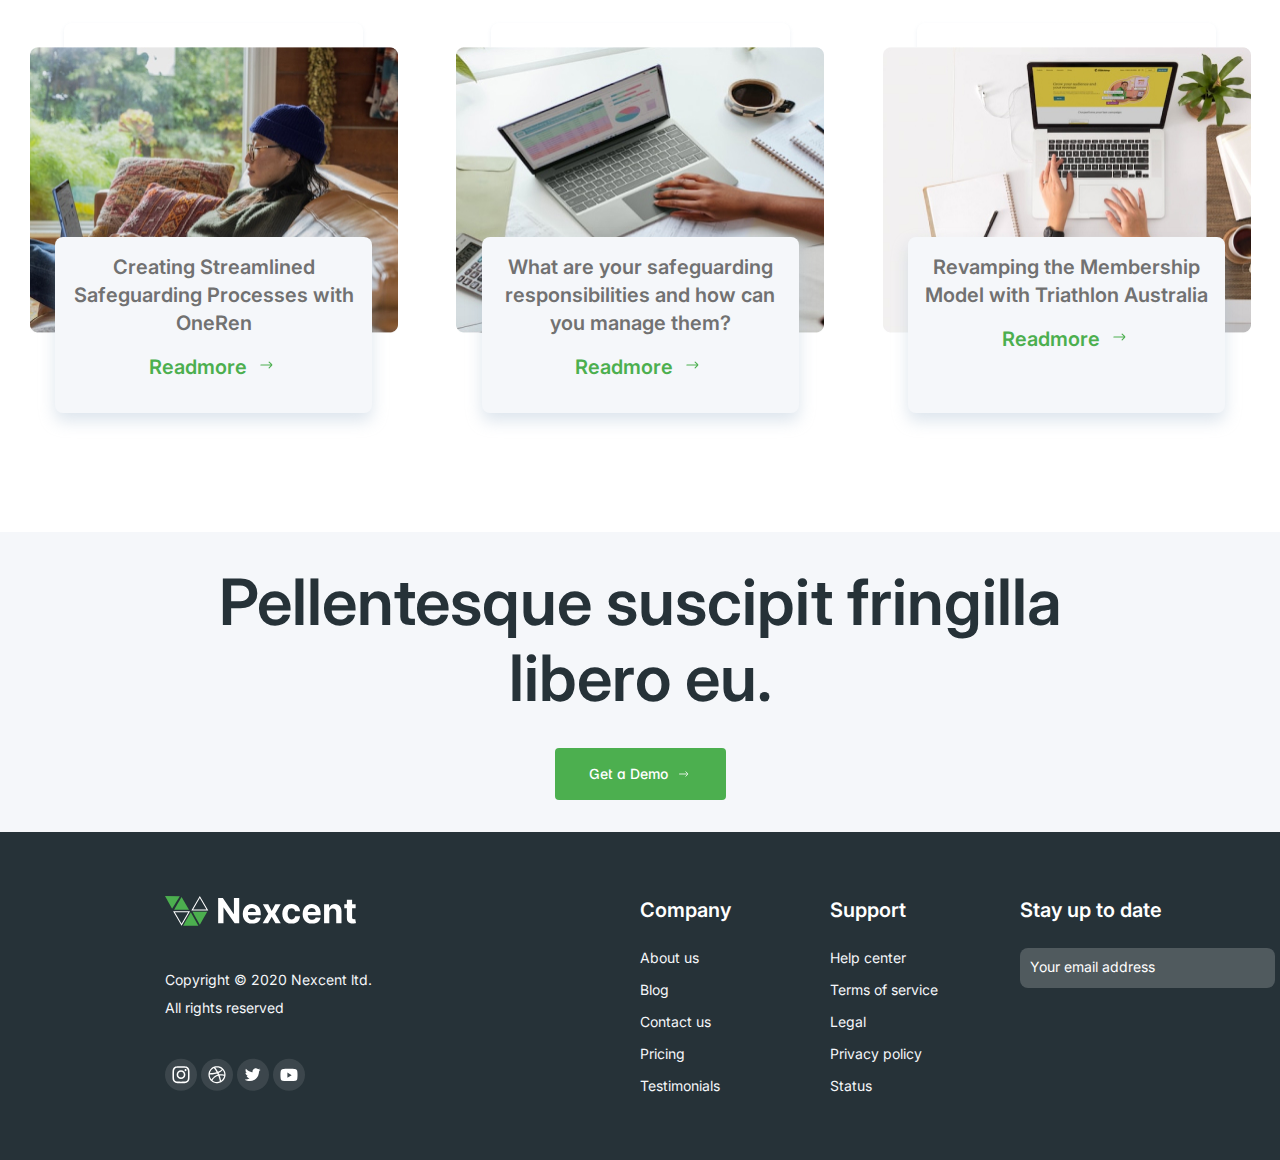
==== commit 8d37ca27: "add" ====
--- a/index.html
+++ b/index.html
@@ -304,7 +304,7 @@
                     <h1 class="footer_content_company_name">Stay up to date</h1>
                     <form class="footer_content_form">
                         <input class="footer_content_input" type="text" placeholder="Your email address">
-                        <img src="./img/footer/icon/sendtg.svg" alt="">
+                        
                     </form>
 
                 </div>
--- a/css/style.css
+++ b/css/style.css
@@ -25,19 +25,22 @@
     margin: 0 auto;
 }
 
-@media (max-wight: 1152px) {
+@media (max-widht: 1152px) {
     .conteiner {
         max-width: 970px;
-    }
-}
-@media (max-wight: 992px) {
+        font-size: 16px;
+    }
+}
+@media (max-widht: 992px) {
     .conteiner {
         max-width: 750px;
-    }
-}
-@media (max-wight: 767px) {
+        font-size: 14px;
+    }
+}
+@media (max-widht: 767px) {
     .conteiner {
-        max-width: n;
+        max-width: 650px;
+        font-size: 12px;
     }
 }
 
@@ -154,7 +157,7 @@
     font-style: normal;
     font-weight: 500;
     line-height: 20px;
-    background: #4caf4f;
+    background: #ef0000;
     padding: 10px 20px;
     border: 2px solid transparent;
     transition: all .2s linear;
@@ -162,10 +165,10 @@
 }
 
 .header__btn-sign:hover {
-    border: 2px solid #4CAF4F;
+    border: 2px solid #ef0000;
     transition: all .2s linear;
     background: transparent;
-    color: #4CAF4F;
+    color: #ef0000;
 
 }
 
@@ -311,11 +314,6 @@
     display: block;
 }
 
-.conteiner {
-    max-width: 1152px;
-    margin: 0 auto;
-}
-
 .content {
     display: flex;
     padding: 0px 144px;
@@ -361,10 +359,29 @@
 
 .box {
     display: flex;
-    width: 1440px;
+    max-width: 1152px;
     padding: 0px 144px;
     justify-content: space-between;
     align-items: center;
+}
+
+media (max-wight: 1152px) {
+    .box {
+        max-width: 970px;
+        font-size: 16px;
+    }
+}
+@media (max-wight: 992px) {
+    .box {
+        max-width: 750px;
+        font-size: 14px;
+    }
+}
+@media (max-wight: 767px) {
+    .box {
+        max-width: 650px;
+        font-size: 12px;
+    }
 }
 
 .row {
@@ -872,17 +889,26 @@
 }
 
 .footer_content_input {
+    position: relative;
     width: 255px;
     height: 40px;
-    flex-shrink: 0;
     border-radius: 8px;
-    opacity: 0.2;
-    background: var(--default-white, #FFF);
-     
+    border: 0;
+    background: rgba(250, 250, 250, 0.2);
+}
+.footer_content_input::before {
+    content: '';
+    position: absolute;
+    right: 0;
+    top: 0;
+    background: url(../img/footer/icon/sendtg.svg) no-repeat center/cover;
+    width: 18px;
+    height: 18px;
 }
 
 .footer_content_input::placeholder {
-    color: var(--text-gray-300, #D9DBE1);
+    color: #FFF;
+    padding-left: 10px;
     font-family: Inter;
     font-size: 14px;
     font-style: normal;
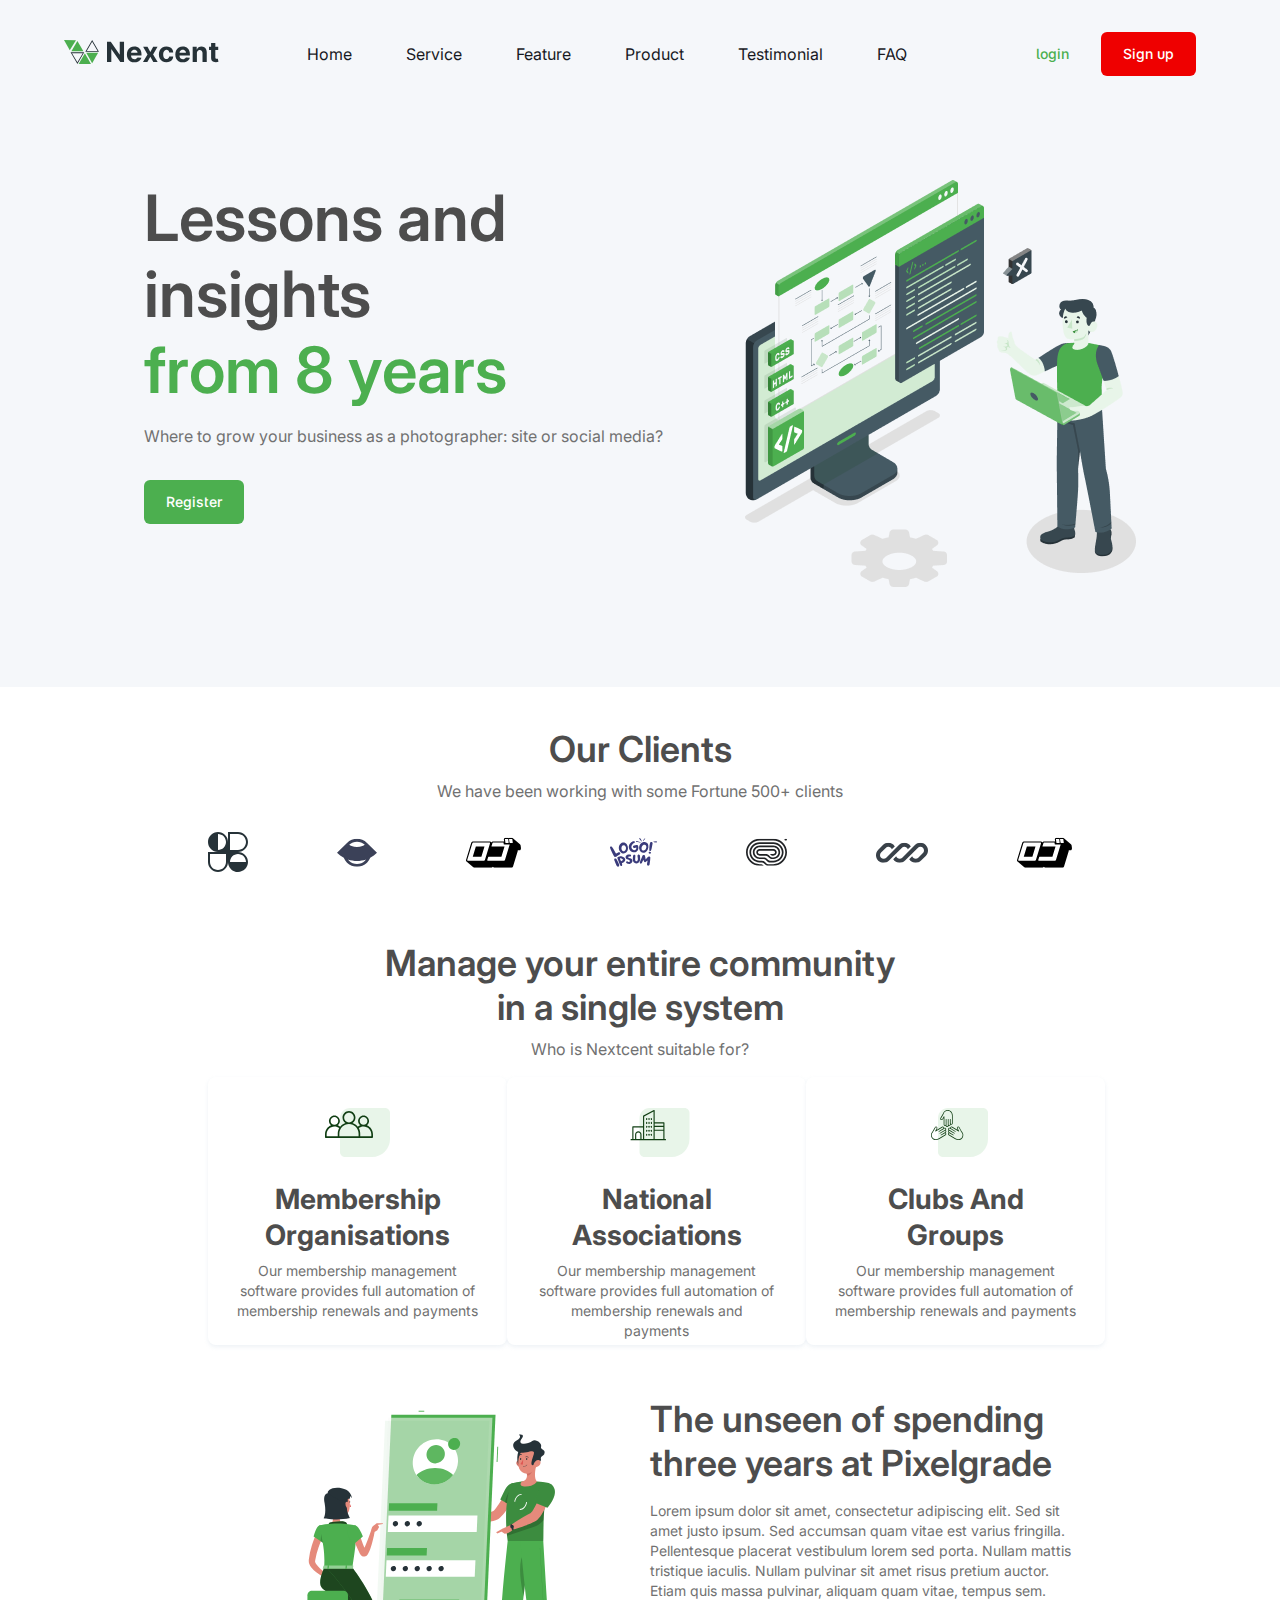
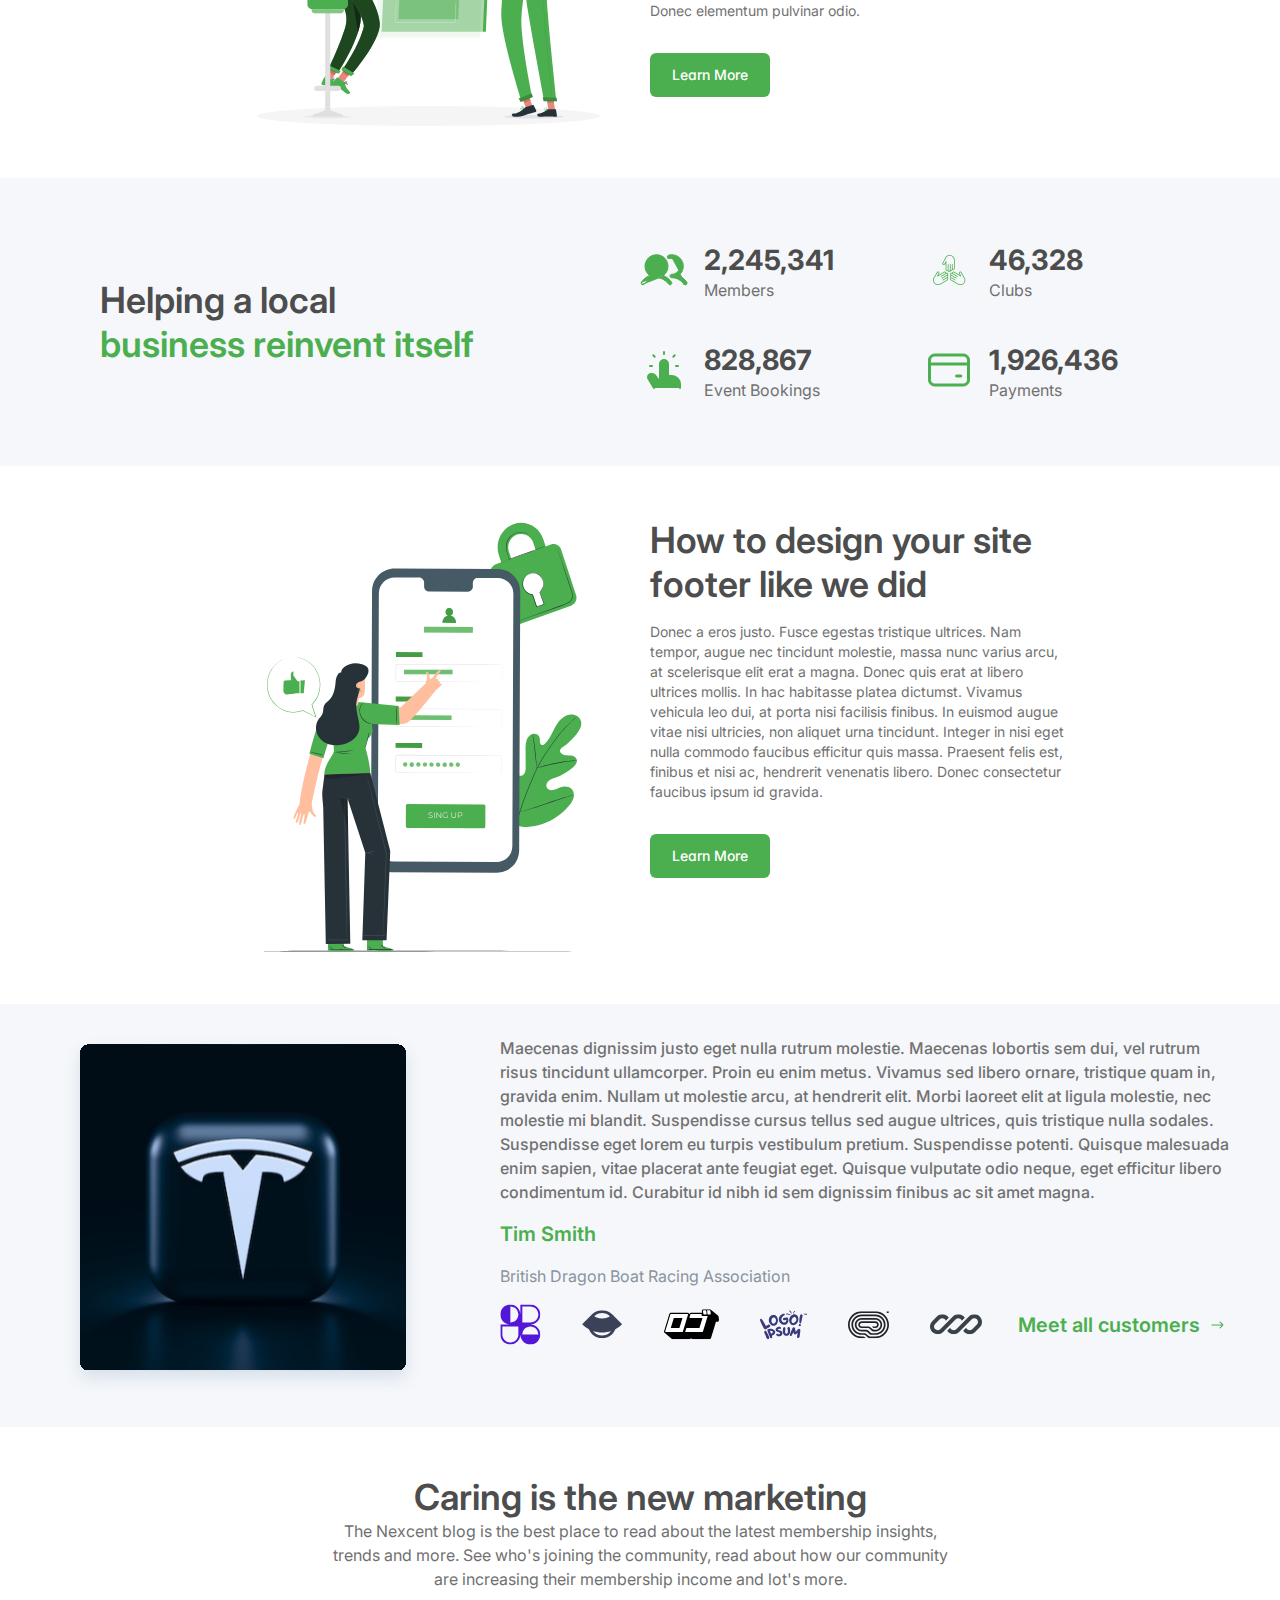
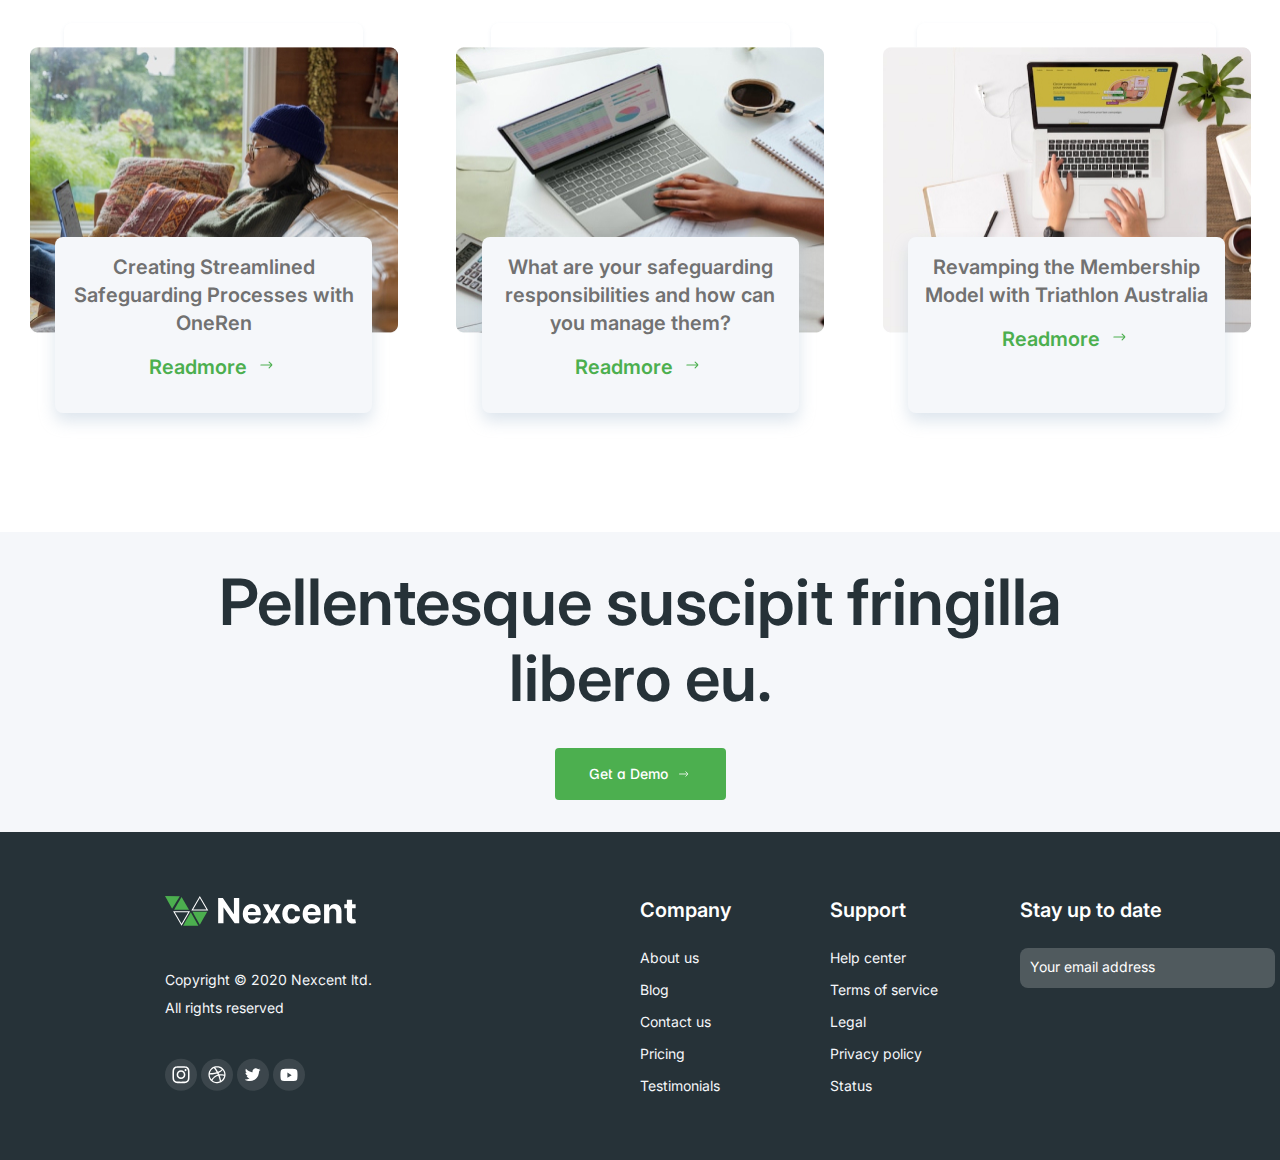
==== commit 94af6d6b: "Finish progect" ====
--- a/index.html
+++ b/index.html
@@ -6,6 +6,7 @@
     <meta name="viewport" content="width=device-width, initial-scale=1.0">
     <title>Nexcell</title>
     <link rel="stylesheet" href="./css/style.css">
+    <link rel="stylesheet" href="./css/media.css">
     <link rel="preconnect" href="https://fonts.googleapis.com">
     <link rel="preconnect" href="https://fonts.gstatic.com" crossorigin>
     <link href="https://fonts.googleapis.com/css2?family=Inter:wght@100;200;300;400;500;600;700;800;900&display=swap"
@@ -14,7 +15,7 @@
 
 <body>
     <header id="header">
-        <div class="conteiner">
+        <div class="container">
             <div class="header">
                 <a class="header__logo" href="">
                     <img src="./img/Logo.svg" alt="">
@@ -35,7 +36,7 @@
         </div>
     </header>
     <section id="hero">
-        <div id="conteiner">
+        <div class="container conteiner">
             <div class="section1">
                 <h1 class="text1">Lessons and insights <p class="from8">from 8 years</p>
                 </h1>
@@ -48,7 +49,7 @@
         </div>
     </section>
     <section id="client">
-        <div class="conteiner">
+        <div class="container">
             <div class="content">
                 <div>
                     <h1 class="text">Our Clients</h1>
@@ -67,52 +68,61 @@
         </div>
     </section>
     <section id="manager">
-        <div class="content">
-            <h1 class="text manag">Manage your entire community in a single system</h1>
-            <h2 class="desc">Who is Nextcent suitable for?</h2>
-        </div>
-        <div class="content">
-            <div class="box">
-                <div class="row">
-                    <img src="./img/boximg/Icon1.svg" alt="">
-                    <h1 class="col">Membership Organisations</h1>
-                    <h2 class="grid">Our membership management software provides full automation of membership renewals
-                        and
-                        payments</h2>
-                </div>
-                <div class="row">
-                    <img src="./img/boximg/Icon2.svg" alt="">
-                    <h1 class="col">National Associations</h1>
-                    <h2 class="grid centr">Our membership management software provides full automation of membership
-                        renewals and payments</h2>
-                </div>
-                <div class="row">
-                    <img src="./img/boximg/Icon3.svg" alt="">
-                    <h1 class="col">Clubs And Groups</h1>
-                    <h2 class="grid">Our membership management software provides full automation of membership renewals
-                        and
-                        payments</h2>
+        <div class="container">
+            <div class="content">
+                <h1 class="text manag">Manage your entire community in a single system</h1>
+                <h2 class="desc">Who is Nextcent suitable for?</h2>
+            </div>
+            <div class="content">
+                <div class="box">
+                    <div class="row">
+                        <img src="./img/boximg/Icon1.svg" alt="">
+                        <h1 class="col">Membership Organisations</h1>
+                        <h2 class="grid">Our membership management software provides full automation of membership
+                            renewals
+                            and
+                            payments</h2>
+                    </div>
+                    <div class="row">
+                        <img src="./img/boximg/Icon2.svg" alt="">
+                        <h1 class="col">National Associations</h1>
+                        <h2 class="grid centr">Our membership management software provides full automation of membership
+                            renewals and payments</h2>
+                    </div>
+                    <div class="row">
+                        <img src="./img/boximg/Icon3.svg" alt="">
+                        <h1 class="col">Clubs And Groups</h1>
+                        <h2 class="grid">Our membership management software provides full automation of membership
+                            renewals
+                            and
+                            payments</h2>
+                    </div>
                 </div>
             </div>
         </div>
     </section>
     <section id="pixelgrade">
-        <div class="pixelgrade">
-            <div class="img">
-                <img src="./img/rafiki.svg" alt="">
-            </div>
-            <div class="textblock">
-                <h1 class="text4">The unseen of spending three years at Pixelgrade</h1>
-                <p class="text4p">Lorem ipsum dolor sit amet, consectetur adipiscing elit. Sed sit amet justo ipsum. Sed
-                    accumsan quam vitae est varius fringilla. Pellentesque placerat vestibulum lorem sed porta. Nullam
-                    mattis tristique iaculis. Nullam pulvinar sit amet risus pretium auctor. Etiam quis massa pulvinar,
-                    aliquam quam vitae, tempus sem. Donec elementum pulvinar odio.</p>
-                <button class="section4__btn-registr">Learn More</button>
+        <div class="container">
+            <div class="pixelgrade">
+                <div class="img">
+                    <img src="./img/rafiki.svg" alt="">
+                </div>
+                <div class="textblock">
+                    <h1 class="text4">The unseen of spending three years at Pixelgrade</h1>
+                    <p class="text4p">Lorem ipsum dolor sit amet, consectetur adipiscing elit. Sed sit amet justo ipsum.
+                        Sed
+                        accumsan quam vitae est varius fringilla. Pellentesque placerat vestibulum lorem sed porta.
+                        Nullam
+                        mattis tristique iaculis. Nullam pulvinar sit amet risus pretium auctor. Etiam quis massa
+                        pulvinar,
+                        aliquam quam vitae, tempus sem. Donec elementum pulvinar odio.</p>
+                    <button class="section4__btn-registr">Learn More</button>
+                </div>
             </div>
         </div>
     </section>
     <section id="helping">
-        <div class="helping">
+        <div class="container helping">
             <div class="helping_block">
                 <h1 class="helping_text">Helping a local <p class="helping_textgreen">business reinvent itself</p>
             </div>
@@ -161,24 +171,28 @@
         </div>
     </section>
     <section id="pixelgrade">
-        <div class="pixelgrade">
-            <div class="img">
-                <img src="./img/pana.svg" alt="">
-            </div>
-            <div class="textblock">
-                <h1 class="text4">How to design your site footer like we did</h1>
-                <p class="text4p">Donec a eros justo. Fusce egestas tristique ultrices. Nam tempor, augue nec tincidunt
-                    molestie, massa nunc varius arcu, at scelerisque elit erat a magna. Donec quis erat at libero
-                    ultrices mollis. In hac habitasse platea dictumst. Vivamus vehicula leo dui, at porta nisi facilisis
-                    finibus. In euismod augue vitae nisi ultricies, non aliquet urna tincidunt. Integer in nisi eget
-                    nulla commodo faucibus efficitur quis massa. Praesent felis est, finibus et nisi ac, hendrerit
-                    venenatis libero. Donec consectetur faucibus ipsum id gravida.</p>
-                <button class="section4__btn-registr">Learn More</button>
+        <div class="container">
+            <div class="pixelgrade">
+                <div class="img">
+                    <img src="./img/pana.svg" alt="">
+                </div>
+                <div class="textblock">
+                    <h1 class="text4">How to design your site footer like we did</h1>
+                    <p class="text4p">Donec a eros justo. Fusce egestas tristique ultrices. Nam tempor, augue nec
+                        tincidunt
+                        molestie, massa nunc varius arcu, at scelerisque elit erat a magna. Donec quis erat at libero
+                        ultrices mollis. In hac habitasse platea dictumst. Vivamus vehicula leo dui, at porta nisi
+                        facilisis
+                        finibus. In euismod augue vitae nisi ultricies, non aliquet urna tincidunt. Integer in nisi eget
+                        nulla commodo faucibus efficitur quis massa. Praesent felis est, finibus et nisi ac, hendrerit
+                        venenatis libero. Donec consectetur faucibus ipsum id gravida.</p>
+                    <button class="section4__btn-registr">Learn More</button>
+                </div>
             </div>
         </div>
     </section>
     <section id="timsmith">
-        <div class="timsmith">
+        <div class="container timsmith">
             <img src="./img/timsmith/imgg.svg" alt="">
             <div class="timsmith_block">
                 <p class="timsmith_text1">
@@ -207,7 +221,7 @@
         </div>
     </section>
     <section id="caring">
-        <div class="caring">
+        <div class="container caring">
             <div class="caring_text">
                 <h1 class="caring_text_title">Caring is the new marketing</h1>
                 <p class="caring_text_p">The Nexcent blog is the best place to read about the latest membership
@@ -263,7 +277,7 @@
         </button>
     </section>
     <footer id="footer">
-        <div class="footer">
+        <div class="container footer">
             <div class="footer_block1">
                 <a class="footer__logo" href="">
                     <img src="./img/footer/footer_logo.svg" alt="">
@@ -304,7 +318,7 @@
                     <h1 class="footer_content_company_name">Stay up to date</h1>
                     <form class="footer_content_form">
                         <input class="footer_content_input" type="text" placeholder="Your email address">
-                        
+
                     </form>
 
                 </div>
--- a/css/style.css
+++ b/css/style.css
@@ -20,27 +20,21 @@
     padding-top: 22px;
 }
 
+.container {
+    max-width: 1152px;
+    margin: 0 auto;
+}
+
 .conteiner {
     max-width: 1152px;
-    margin: 0 auto;
-}
-
-@media (max-widht: 1152px) {
-    .conteiner {
-        max-width: 970px;
-        font-size: 16px;
-    }
-}
-@media (max-widht: 992px) {
-    .conteiner {
-        max-width: 750px;
-        font-size: 14px;
-    }
-}
-@media (max-widht: 767px) {
-    .conteiner {
-        max-width: 650px;
-        font-size: 12px;
+    display: flex;
+    justify-content: space-between;
+}
+
+@media (max-width: 1151px) {
+    .container {
+        max-width: 90%;
+       
     }
 }
 
@@ -289,14 +283,10 @@
     display: inline-block;
 }
 
-#conteiner {
-    max-width: 1152px;
-    display: flex;
-    justify-content: space-between;
-}
+
 
 .section__illustration {
-    margin-left: 100px;
+    display: inline-block;
     animation: section__illustration 2s linear;
 } 
 
@@ -363,25 +353,6 @@
     padding: 0px 144px;
     justify-content: space-between;
     align-items: center;
-}
-
-media (max-wight: 1152px) {
-    .box {
-        max-width: 970px;
-        font-size: 16px;
-    }
-}
-@media (max-wight: 992px) {
-    .box {
-        max-width: 750px;
-        font-size: 14px;
-    }
-}
-@media (max-wight: 767px) {
-    .box {
-        max-width: 650px;
-        font-size: 12px;
-    }
 }
 
 .row {
@@ -428,23 +399,18 @@
 
 #pixelgrade {
     margin-top: 52px;
+    display: flex;
+    justify-content: space-between;
 }
 
 .pixelgrade {
-    max-width: 1152px;
     display: flex;
     justify-content: space-between;
-    padding: 0px 144px;
-    margin: 0 auto;
     margin-bottom: 48px;
-    
-}
-
-.textblock {
-    width: 601px;
 }
 
 .text4 {
+    max-width: 422px;
     color: #4D4D4D;
     font-family: Inter;
     font-size: 36px;
@@ -454,6 +420,7 @@
 }
 
 .text4p {
+    max-width: 422px;
     color: #717171;
     font-family: Inter;
     font-size: 14px;
@@ -816,6 +783,7 @@
     max-width: 1152px;
     display: flex;
     align-items: flex-start;
+    justify-content: center;
     gap: 125px;
     margin: 0 auto;
 }
--- a/css/media.css
+++ b/css/media.css
@@ -0,0 +1,56 @@
+@media (max-width: 1151px) {
+    .container {
+        max-width: 90%;
+       
+    }
+}
+@media screen (max-width: 1081px) {
+    .container {
+        max-width: 80%;
+
+    }
+}
+@media (max-width: 992px) {
+    .container {
+        max-width: 70%;
+       
+    }
+}
+@media (max-width: 768px) {
+    .container {
+        max-width: 60%;
+       
+    }
+}
+
+@media (max-width: 425px) {
+    .container {
+        max-width: 50%;
+       
+    }
+}
+@media (max-width: 375px) {
+    .container {
+        max-width: 40%;
+       
+    }
+}
+@media (max-width: 320px) {
+    .container {
+        max-width: 30%;
+       
+    }
+}
+
+
+@media (max-width: 921px) {
+    .header__navbar {
+        display: none;
+    }
+    .header__link {
+        display: none;
+    }
+    .header__buttons {
+        display: none;
+    }
+}